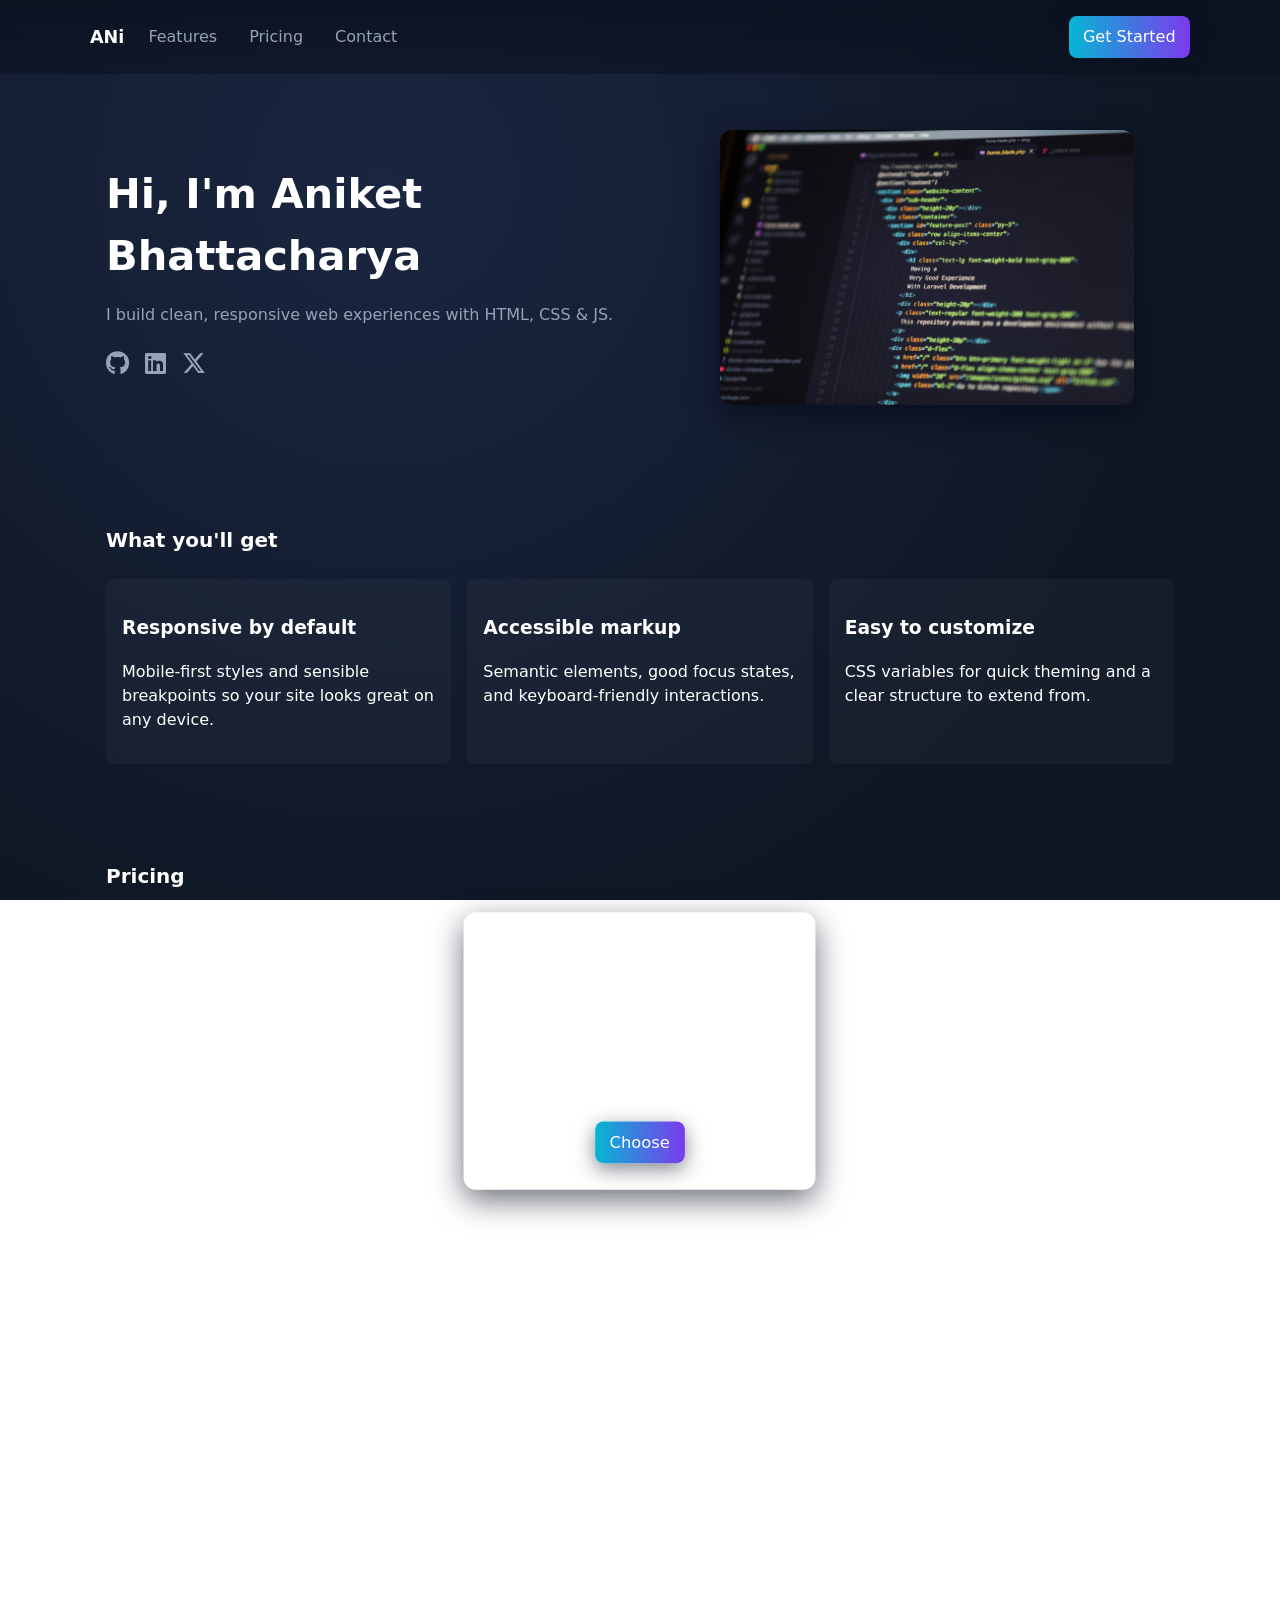
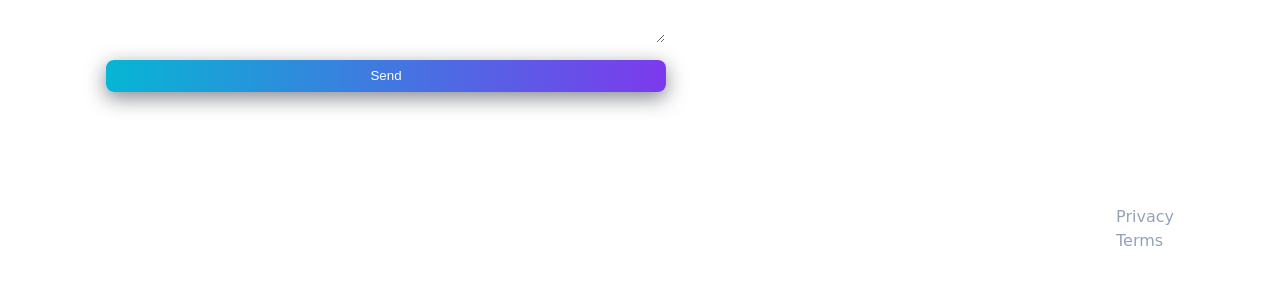
==== index.html @ 572a37d6 "Initial commit" ====
<!-- index.html -->
<!doctype html>
<html lang="en">
  <head>
    <meta charset="utf-8" />
    <meta name="viewport" content="width=device-width, initial-scale=1" />
    <title>Simple Landing</title>
    <meta name="description" content="Simple responsive landing page: hero, features, CTA." />
    <link rel="stylesheet" href="https://cdnjs.cloudflare.com/ajax/libs/font-awesome/6.5.0/css/all.min.css">
    <link rel="stylesheet" href="styles.css">
  </head>
  <body>

    <header class="site-header">
      <div class="container header-inner">
        <a href="#" class="logo">ANi</a>
        <nav class="main-nav" aria-label="Primary">
          <ul>
            <li><a href="#features">Features</a></li>
            <li><a href="#pricing">Pricing</a></li>
            <li><a href="#contact">Contact</a></li>
          </ul>
        </nav>
        <a class="btn btn-primary header-cta" href="#contact">Get Started</a>
        <button class="menu-toggle" aria-expanded="false" aria-controls="mobile-menu">☰</button>
      </div>
    </header>

    <main>
      <section class="hero">
        <div class="container hero-inner">
          <div class="hero-content">
            <h1>Hi, I'm Aniket Bhattacharya</h1>
            <p class="lead">I build clean, responsive web experiences with HTML, CSS & JS.</p>

            <div class="socials">
              <a href="https://github.com/yourusername" target="_blank">
                <i class="fa-brands fa-github"></i>
              </a>
              <a href="https://linkedin.com/in/yourusername" target="_blank">
                <i class="fa-brands fa-linkedin"></i>
              </a>
              <a href="https://twitter.com/yourusername" target="_blank">
                <i class="fa-brands fa-x-twitter"></i>
              </a>
            </div>

          </div>

          <figure class="hero-media">
            <img src="./hero.img" alt="Developer workspace" width="500px" height="400px">
          </figure>
        </div>
      </section>


      <section id="features" class="features">
        <div class="container">
          <h2 class="section-title">What you'll get</h2>
          <div class="features-grid">
            <article class="feature">
              <h3>Responsive by default</h3>
              <p>Mobile-first styles and sensible breakpoints so your site looks great on any device.</p>
            </article>
            <article class="feature">
              <h3>Accessible markup</h3>
              <p>Semantic elements, good focus states, and keyboard-friendly interactions.</p>
            </article>
            <article class="feature">
              <h3>Easy to customize</h3>
              <p>CSS variables for quick theming and a clear structure to extend from.</p>
            </article>
          </div>
        </div>
      </section>

      <section id="pricing" class="pricing">
        <div class="container">
          <h2 class="section-title">Pricing</h2>
          <div class="pricing-cards">
            <div class="card">
              <h3>Starter</h3>
              <p class="price">Free</p>
              <ul>
                <li>Single page</li>
                <li>Basic support</li>
              </ul>
              <a class="btn btn-ghost" href="#contact">Choose</a>
            </div>
            <div class="card featured">
              <h3>Pro</h3>
              <p class="price">$12/mo</p>
              <ul>
                <li>Custom domains</li>
                <li>Email support</li>
              </ul>
              <a class="btn btn-primary" href="#contact">Choose</a>
            </div>
            <div class="card">
              <h3>Enterprise</h3>
              <p class="price">Contact</p>
              <ul>
                <li>Team seats</li>
                <li>Priority support</li>
              </ul>
              <a class="btn btn-ghost" href="#contact">Contact</a>
            </div>
          </div>
        </div>
      </section>

      <section id="contact" class="contact">
        <div class="container">
          <h2 class="section-title">Get in touch</h2>
          <form class="contact-form" action="#" method="post" novalidate>
            <label for="name">Name</label>
            <input id="name" name="name" type="text" required>

            <label for="email">Email</label>
            <input id="email" name="email" type="email" required>

            <label for="message">Message</label>
            <textarea id="message" name="message" rows="4"></textarea>

            <button class="btn btn-primary" type="submit">Send</button>
          </form>
        </div>
      </section>
    </main>

    <footer class="site-footer">
      <div class="container footer-inner">
        <p>© <span id="year">2025</span> Acme. All rights reserved.</p>
        <nav aria-label="Footer">
          <ul>
            <li><a href="#">Privacy</a></li>
            <li><a href="#">Terms</a></li>
          </ul>
        </nav>
      </div>
    </footer>
  </body>
</html>
---- styles.css ----
/* styles.css */

/* Basic reset */
* {
  box-sizing: border-box;
}

html, body {
  height: 100%;
  margin: 0;
  font-family: system-ui, -apple-system, 'Segoe UI', Roboto, 'Helvetica Neue', Arial;
  min-height: 100%;
  background: radial-gradient(circle at 30% 20%, #1a2540 0%, #0f1724 70%) fixed;
  color: #ffffff;
  -webkit-font-smoothing: antialiased;
  line-height: 1.5;
}

/* Layout utilities */
.container {
  width: 100%;
  max-width: 1100px;
  margin: 0 auto;
  padding: 0 1rem;
}

/* Header */
.site-header {
  position: sticky;
  top: 0;
  z-index: 50;
  background: linear-gradient(180deg, rgba(11,18,32,0.85), rgba(11,18,32,0.6));
  backdrop-filter: blur(6px);
}

.header-inner {
  display: flex;
  align-items: center;
  gap: 1rem;
  padding: 1rem 0;
}

.logo {
  font-weight: 700;
  text-decoration: none;
  color: #ffffff;
  font-size: 1.1rem;
}

.main-nav ul {
  list-style: none;
  margin: 0;
  padding: 0;
  display: flex;
  gap: 1rem;
}

.main-nav a {
  color: #94a3b8;
  text-decoration: none;
  padding: 0.5rem;
}

.header-cta {
  margin-left: auto;
}

.btn {
  display: inline-block;
  padding: 0.55rem 0.9rem;
  border-radius: 8px;
  border: none;
  background: transparent;
  color: #ffffff;
  text-decoration: none;
  cursor: pointer;
}

.btn-primary {
  background: linear-gradient(90deg, #06b6d4, #7c3aed);
  box-shadow: 0 6px 20px rgba(12,17,33,0.5);
}

.btn-primary:hover {
  filter: brightness(1.1);
  transform: translateY(-2px);
  transition: 0.2s ease;
}


.btn-ghost {
  border: 1px solid rgba(255,255,255,0.06);
}

.menu-toggle {
  display: none;
  background: transparent;
  border: 0;
  color: #ffffff;
  font-size: 1.2rem;
}

/* Hero */
.hero {
  padding: 2.5rem 0;
}

.hero-inner {
  display: flex;
  gap: 2.5rem;
  align-items: center;
}

.hero-content {
  max-width: 620px;
}

.hero h1 {
  font-size: 2rem;
  margin: 0 0 1rem;
}

.lead {
  color: #94a3b8;
  margin-bottom: 1.5rem;
}

.hero-media img {
  max-width: 100%;
  height: auto;
  border-radius: 12px;
  box-shadow: 0 10px 30px rgba(2,6,23,0.6);
}

.hero-cta {
  display: flex;
  gap: 1rem;
}

/*social icons*/
.socials {
  display: flex;
  gap: 1rem;
  margin-top: 1.2rem;
}

.socials i {
  font-size: 1.5rem;
  color: #94a3b8;
  transition: transform 0.2s ease, color 0.2s ease;
}

.socials i:hover {
  transform: scale(1.2);
  color: #06b6d4;
}
/*social icons end*/

/* Features */
.features {
  padding: 2.5rem 0;
}

.section-title {
  font-size: 1.25rem;
  margin-bottom: 1.5rem;
}

.features-grid {
  display: grid;
  grid-template-columns: 1fr;
  gap: 1rem;
}

.feature {
  background: rgba(255,255,255,0.03);
  padding: 1rem;
  border-radius: 8px;
}

/* Pricing */
.pricing {
  padding: 2.5rem 0;
}

.pricing-cards {
  display: grid;
  grid-template-columns: 1fr;
  gap: 1rem;
}

.card {
  background: linear-gradient(180deg, rgba(255,255,255,0.02), rgba(255,255,255,0.01));
  padding: 1.5rem;
  border-radius: 12px;
  text-align: center;
}

.card.featured {
  transform: scale(1.02);
  box-shadow: 0 10px 30px rgba(12,17,33,0.6);
}

.price {
  font-weight: 700;
  font-size: 1.25rem;
}

/* Contact */
.contact {
  padding: 2.5rem 0;
}

.contact-form {
  display: grid;
  gap: 1rem;
  max-width: 560px;
}

input, textarea {
  background: rgba(255,255,255,0.03);
  border: 1px solid rgba(255,255,255,0.04);
  padding: 0.6rem;
  border-radius: 8px;
  color: #ffffff;
}

input:focus, textarea:focus {
  outline: none;
  box-shadow: 0 0 0 4px rgba(6,182,212,0.06);
  border-color: #06b6d4;
}

/* Footer */
.site-footer {
  border-top: 1px solid rgba(255,255,255,0.03);
  padding: 1rem 0;
  margin-top: 2.5rem;
}

.footer-inner {
  display: flex;
  align-items: center;
  gap: 1rem;
  justify-content: space-between;
}

.site-footer a {
  color: #94a3b8;
  text-decoration: none;
}

/* Responsive */
@media (min-width: 760px) {
  .menu-toggle {
    display: none;
  }

  .main-nav {
    display: block;
  }

  .hero-inner {
    flex-direction: row;
    align-items: center;
  }

  .hero h1 {
    font-size: 2.6rem;
  }

  .features-grid {
    grid-template-columns: repeat(3, 1fr);
  }

  .pricing-cards {
    grid-template-columns: repeat(3, 1fr);
  }
}

@media (max-width: 759px) {
  .main-nav {
    display: none;
  }

  .menu-toggle {
    display: block;
    margin-left: auto;
  }

  .main-nav.open {
    display: block;
    position: absolute;
    left: 0;
    right: 0;
    top: 64px;
    background: linear-gradient(180deg, rgba(11,18,32,0.98), rgba(11,18,32,0.98));
    padding: 1rem;
  }

  .header-cta {
    display: none;
  }
}

.hidden {
  display: none;
}
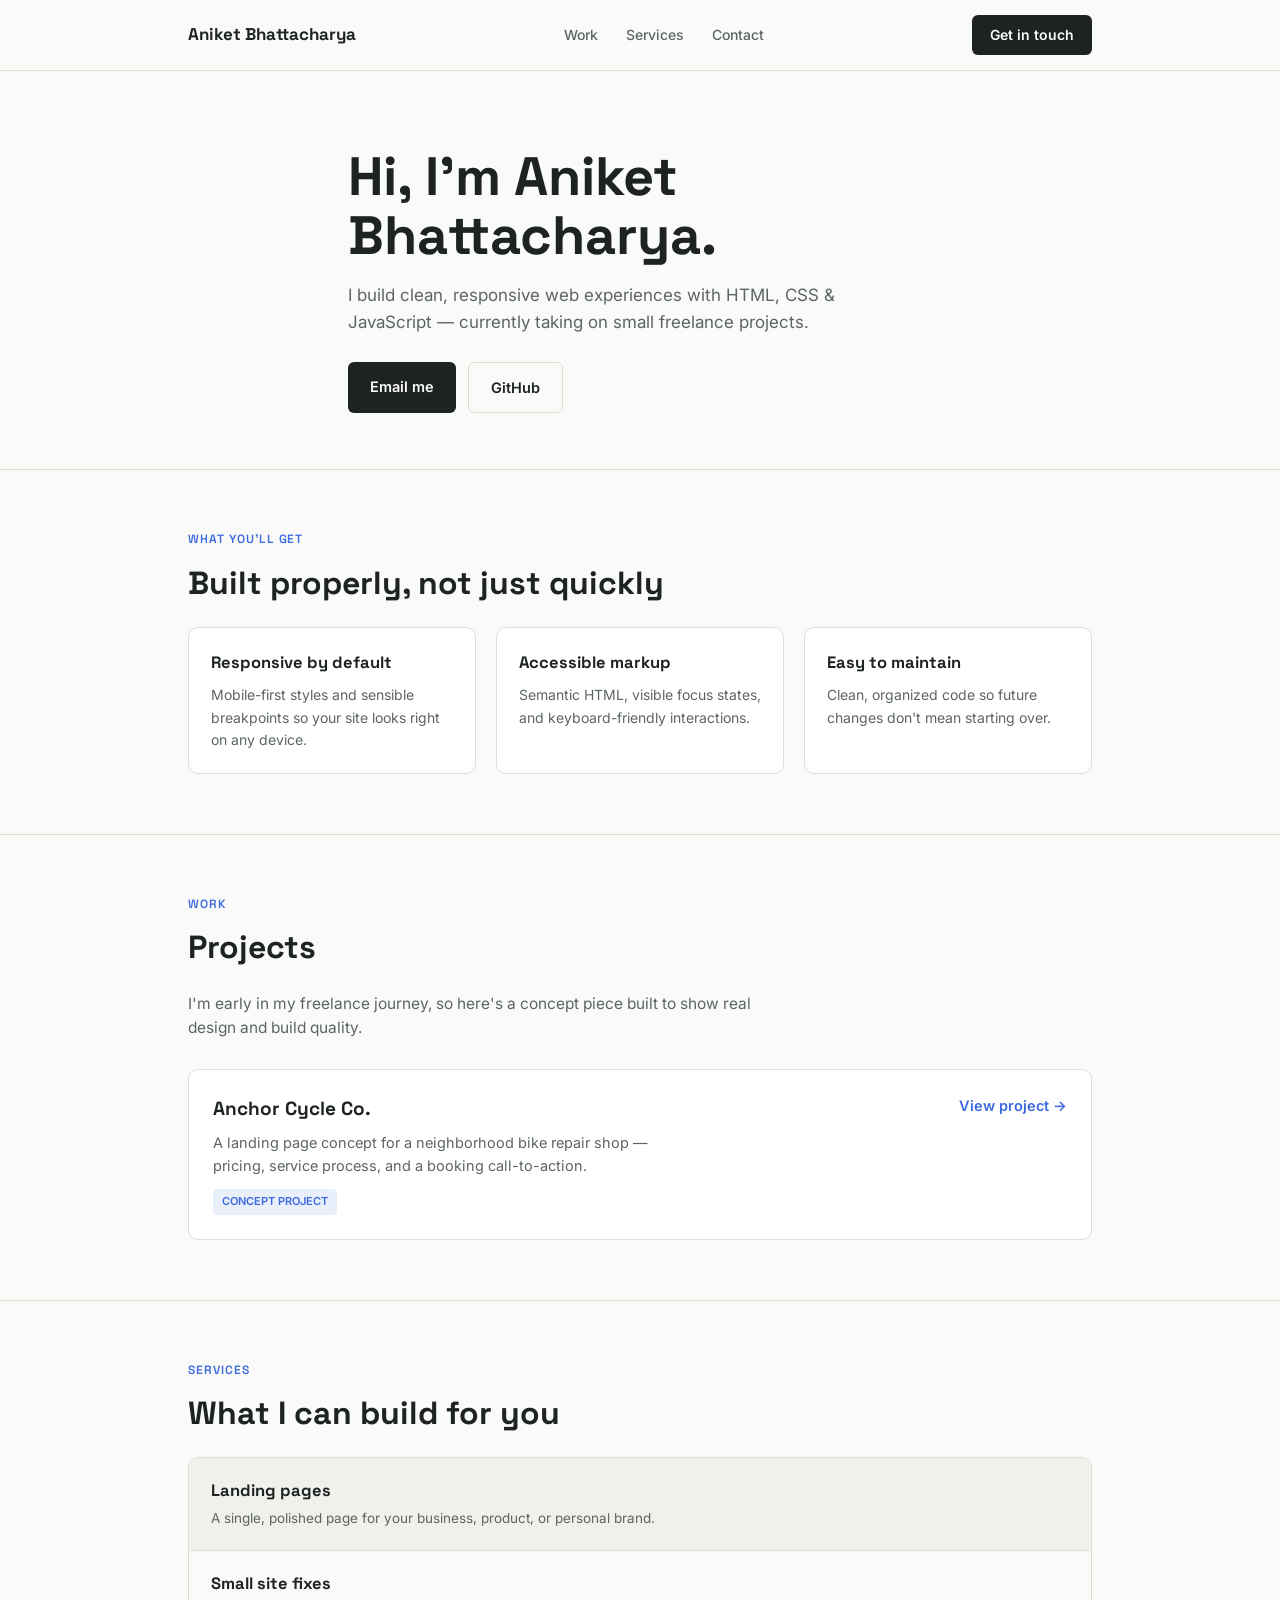
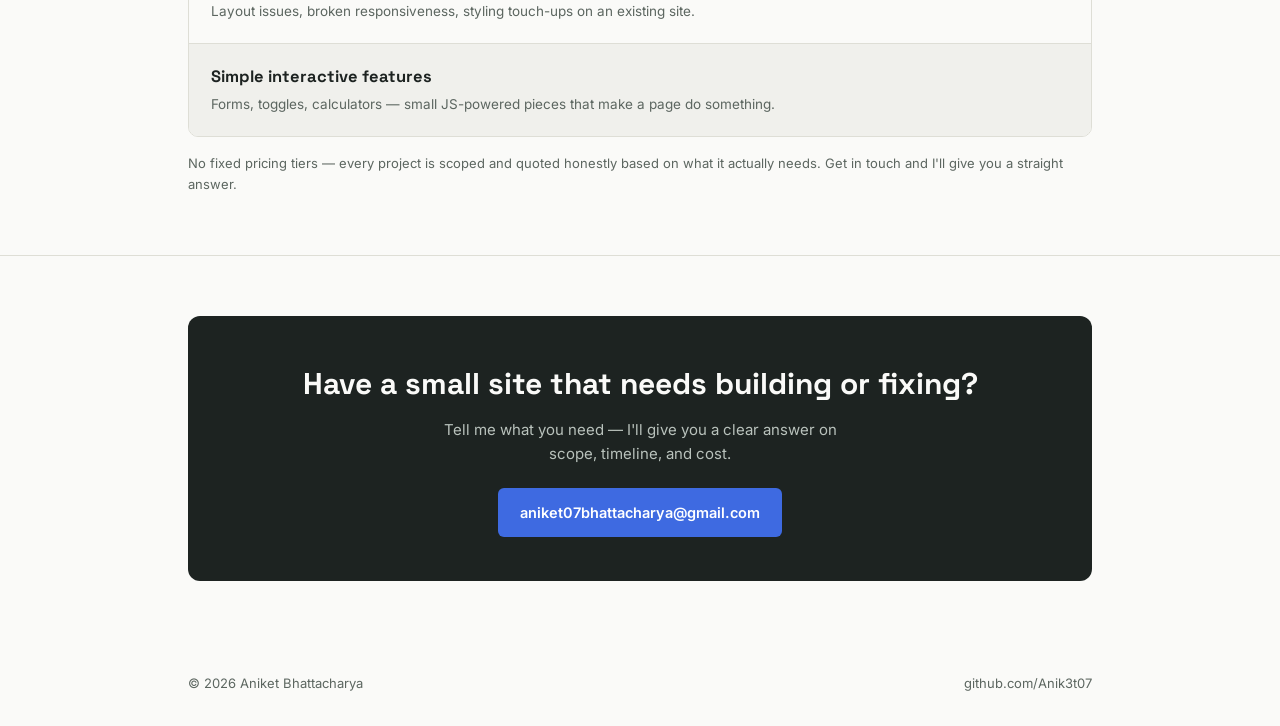
==== commit 0167c3e4: "Refactor index.html for improved layout and styles Updated the HTML structure and styles for a perso" ====
--- a/index.html
+++ b/index.html
@@ -1,145 +1,206 @@
 <!-- index.html -->
-<!doctype html>
+<!DOCTYPE html>
 <html lang="en">
-  <head>
-    <meta charset="utf-8" />
-    <meta name="viewport" content="width=device-width, initial-scale=1" />
-    <title>Simple Landing</title>
-    <meta name="description" content="Simple responsive landing page: hero, features, CTA." />
-    <link rel="stylesheet" href="https://cdnjs.cloudflare.com/ajax/libs/font-awesome/6.5.0/css/all.min.css">
-    <link rel="stylesheet" href="styles.css">
-  </head>
-  <body>
-
-    <header class="site-header">
-      <div class="container header-inner">
-        <a href="#" class="logo">ANi</a>
-        <nav class="main-nav" aria-label="Primary">
-          <ul>
-            <li><a href="#features">Features</a></li>
-            <li><a href="#pricing">Pricing</a></li>
-            <li><a href="#contact">Contact</a></li>
-          </ul>
-        </nav>
-        <a class="btn btn-primary header-cta" href="#contact">Get Started</a>
-        <button class="menu-toggle" aria-expanded="false" aria-controls="mobile-menu">☰</button>
-      </div>
-    </header>
-
-    <main>
-      <section class="hero">
-        <div class="container hero-inner">
-          <div class="hero-content">
-            <h1>Hi, I'm Aniket Bhattacharya</h1>
-            <p class="lead">I build clean, responsive web experiences with HTML, CSS & JS.</p>
-
-            <div class="socials">
-              <a href="https://github.com/yourusername" target="_blank">
-                <i class="fa-brands fa-github"></i>
-              </a>
-              <a href="https://linkedin.com/in/yourusername" target="_blank">
-                <i class="fa-brands fa-linkedin"></i>
-              </a>
-              <a href="https://twitter.com/yourusername" target="_blank">
-                <i class="fa-brands fa-x-twitter"></i>
-              </a>
-            </div>
-
-          </div>
-
-          <figure class="hero-media">
-            <img src="./hero.img" alt="Developer workspace" width="500px" height="400px">
-          </figure>
-        </div>
-      </section>
-
-
-      <section id="features" class="features">
-        <div class="container">
-          <h2 class="section-title">What you'll get</h2>
-          <div class="features-grid">
-            <article class="feature">
-              <h3>Responsive by default</h3>
-              <p>Mobile-first styles and sensible breakpoints so your site looks great on any device.</p>
-            </article>
-            <article class="feature">
-              <h3>Accessible markup</h3>
-              <p>Semantic elements, good focus states, and keyboard-friendly interactions.</p>
-            </article>
-            <article class="feature">
-              <h3>Easy to customize</h3>
-              <p>CSS variables for quick theming and a clear structure to extend from.</p>
-            </article>
-          </div>
-        </div>
-      </section>
-
-      <section id="pricing" class="pricing">
-        <div class="container">
-          <h2 class="section-title">Pricing</h2>
-          <div class="pricing-cards">
-            <div class="card">
-              <h3>Starter</h3>
-              <p class="price">Free</p>
-              <ul>
-                <li>Single page</li>
-                <li>Basic support</li>
-              </ul>
-              <a class="btn btn-ghost" href="#contact">Choose</a>
-            </div>
-            <div class="card featured">
-              <h3>Pro</h3>
-              <p class="price">$12/mo</p>
-              <ul>
-                <li>Custom domains</li>
-                <li>Email support</li>
-              </ul>
-              <a class="btn btn-primary" href="#contact">Choose</a>
-            </div>
-            <div class="card">
-              <h3>Enterprise</h3>
-              <p class="price">Contact</p>
-              <ul>
-                <li>Team seats</li>
-                <li>Priority support</li>
-              </ul>
-              <a class="btn btn-ghost" href="#contact">Contact</a>
-            </div>
-          </div>
-        </div>
-      </section>
-
-      <section id="contact" class="contact">
-        <div class="container">
-          <h2 class="section-title">Get in touch</h2>
-          <form class="contact-form" action="#" method="post" novalidate>
-            <label for="name">Name</label>
-            <input id="name" name="name" type="text" required>
-
-            <label for="email">Email</label>
-            <input id="email" name="email" type="email" required>
-
-            <label for="message">Message</label>
-            <textarea id="message" name="message" rows="4"></textarea>
-
-            <button class="btn btn-primary" type="submit">Send</button>
-          </form>
-        </div>
-      </section>
-    </main>
-
-    <footer class="site-footer">
-      <div class="container footer-inner">
-        <p>© <span id="year">2025</span> Acme. All rights reserved.</p>
-        <nav aria-label="Footer">
-          <ul>
-            <li><a href="#">Privacy</a></li>
-            <li><a href="#">Terms</a></li>
-          </ul>
-        </nav>
-      </div>
-    </footer>
-  </body>
+<head>
+<meta charset="UTF-8">
+<meta name="viewport" content="width=device-width, initial-scale=1.0">
+<title>Aniket Bhattacharya — Web Developer</title>
+<meta name="description" content="Aniket Bhattacharya — freelance web developer building clean, responsive sites with HTML, CSS & JS.">
+<link rel="preconnect" href="https://fonts.googleapis.com">
+<link href="https://fonts.googleapis.com/css2?family=Space+Grotesk:wght@500;600;700&family=Inter:wght@400;500;600&display=swap" rel="stylesheet">
+<style>
+  :root{
+    --bg:#FAFAF8;
+    --bg-dim:#F0F0EC;
+    --ink:#1D2321;
+    --accent:#3E6AE1;
+    --accent-dim:#EAEFFC;
+    --line:#DEDED6;
+    --muted:#5C6660;
+  }
+  *{margin:0;padding:0;box-sizing:border-box;}
+  html{scroll-behavior:smooth;}
+  body{background:var(--bg); color:var(--ink); font-family:'Inter',sans-serif; line-height:1.6;}
+  .display{font-family:'Space Grotesk',sans-serif;}
+  a{color:inherit;}
+  a:focus-visible, button:focus-visible{outline:3px solid var(--accent); outline-offset:3px;}
+  @media (prefers-reduced-motion: reduce){ *{animation:none !important; transition:none !important;} }
+  .wrap{max-width:960px; margin:0 auto; padding:0 28px;}
+  img{max-width:100%; display:block;}
+
+  nav{position:sticky; top:0; z-index:50; background:var(--bg); border-bottom:1px solid var(--line);}
+  nav .wrap{display:flex; align-items:center; justify-content:space-between; height:70px;}
+  .brand{font-family:'Space Grotesk',sans-serif; font-weight:700; font-size:17px;}
+  .navlinks{display:flex; gap:28px; font-size:14px; font-weight:500;}
+  .navlinks a{text-decoration:none; color:var(--muted);}
+  .navlinks a:hover{color:var(--ink);}
+  .nav-cta{background:var(--ink); color:var(--bg); text-decoration:none; padding:9px 18px; border-radius:6px; font-size:14px; font-weight:600;}
+  .nav-cta:hover{background:var(--accent);}
+  @media (max-width:640px){ .navlinks{display:none;} }
+
+  .hero{padding:76px 0 56px;}
+  .hero-grid{max-width:640px;}
+  .hero h1{font-size:clamp(36px,5.5vw,54px); line-height:1.1; margin-bottom:16px;}
+  .hero p.sub{font-size:17px; color:var(--muted); max-width:46ch; margin-bottom:26px;}
+  .hero-links{display:flex; gap:12px; flex-wrap:wrap;}
+  .btn-primary{background:var(--ink); color:var(--bg); text-decoration:none; padding:13px 22px; border-radius:6px; font-weight:600; font-size:14.5px; display:inline-block;}
+  .btn-primary:hover{background:var(--accent);}
+  .btn-secondary{text-decoration:none; padding:13px 22px; border-radius:6px; font-weight:600; font-size:14.5px; border:1px solid var(--line); display:inline-block;}
+  .btn-secondary:hover{background:var(--bg-dim);}
+  .hero-photo{border-radius:10px; overflow:hidden; border:1px solid var(--line);}
+
+  .section{padding:60px 0; border-top:1px solid var(--line);}
+  .section-label{font-family:'Space Grotesk',sans-serif; font-size:12px; letter-spacing:0.08em; text-transform:uppercase; color:var(--accent); margin-bottom:8px; font-weight:600;}
+  .section h2{font-family:'Space Grotesk',sans-serif; font-size:clamp(24px,3.5vw,32px); margin-bottom:18px;}
+  .section p.lead{color:var(--muted); max-width:60ch; margin-bottom:28px; font-size:15.5px;}
+
+  .feature-grid{display:grid; grid-template-columns:repeat(3,1fr); gap:20px;}
+  @media (max-width:720px){ .feature-grid{grid-template-columns:1fr;} }
+  .feature-card{border:1px solid var(--line); border-radius:10px; padding:22px; background:#fff;}
+  .feature-card h3{font-family:'Space Grotesk',sans-serif; font-size:16.5px; margin-bottom:8px;}
+  .feature-card p{font-size:14px; color:var(--muted);}
+
+  .service-list{border:1px solid var(--line); border-radius:10px; overflow:hidden;}
+  .service-row{padding:20px 22px; border-bottom:1px solid var(--line); display:flex; justify-content:space-between; align-items:center; gap:16px; flex-wrap:wrap;}
+  .service-row:last-child{border-bottom:none;}
+  .service-row:nth-child(odd){background:var(--bg-dim);}
+  .service-row h3{font-family:'Space Grotesk',sans-serif; font-size:16.5px; margin-bottom:4px;}
+  .service-row p{font-size:13.5px; color:var(--muted);}
+  .service-note{font-size:13px; color:var(--muted); margin-top:16px;}
+
+  .project-card{border:1px solid var(--line); border-radius:10px; overflow:hidden; background:#fff;}
+  .project-top{padding:24px; display:flex; justify-content:space-between; gap:16px; flex-wrap:wrap; align-items:flex-start;}
+  .project-top h3{font-family:'Space Grotesk',sans-serif; font-size:19px; margin-bottom:6px;}
+  .project-top p{color:var(--muted); font-size:14.5px; max-width:50ch;}
+  .project-link{text-decoration:none; color:var(--accent); font-weight:600; font-size:14.5px; white-space:nowrap;}
+  .project-link:hover{text-decoration:underline;}
+  .project-tag{display:inline-block; font-size:11px; background:var(--accent-dim); color:var(--accent); padding:4px 9px; border-radius:4px; margin-top:12px; font-weight:600;}
+
+  .contact-box{background:var(--ink); color:var(--bg); border-radius:12px; padding:44px 32px; text-align:center;}
+  .contact-box h2{font-family:'Space Grotesk',sans-serif; font-size:clamp(24px,3.5vw,30px); margin-bottom:10px;}
+  .contact-box p{color:#B9C2BC; max-width:48ch; margin:0 auto 22px; font-size:15px;}
+  .contact-box .btn-primary{background:var(--accent); color:#fff;}
+  .contact-box .btn-primary:hover{background:#5580f0;}
+
+  footer{padding:32px 0;}
+  footer .wrap{display:flex; justify-content:space-between; align-items:center; flex-wrap:wrap; gap:10px; font-size:13px; color:var(--muted);}
+  footer a{text-decoration:none;}
+  footer a:hover{color:var(--ink);}
+</style>
+</head>
+<body>
+
+<nav>
+  <div class="wrap">
+    <div class="brand">Aniket Bhattacharya</div>
+    <div class="navlinks">
+      <a href="#work">Work</a>
+      <a href="#services">Services</a>
+      <a href="#contact">Contact</a>
+    </div>
+    <a href="mailto:aniket07bhattacharya@gmail.com" class="nav-cta">Get in touch</a>
+  </div>
+</nav>
+
+<section class="hero">
+  <div class="wrap hero-grid">
+    <div>
+      <h1 class="display">Hi, I'm Aniket Bhattacharya.</h1>
+      <p class="sub">I build clean, responsive web experiences with HTML, CSS &amp; JavaScript — currently taking on small freelance projects.</p>
+      <div class="hero-links">
+        <a href="mailto:aniket07bhattacharya@gmail.com" class="btn-primary">Email me</a>
+        <a href="https://github.com/Anik3t07" class="btn-secondary">GitHub</a>
+      </div>
+    </div>
+  </div>
+</section>
+
+<section class="section" id="about">
+  <div class="wrap">
+    <div class="section-label">What you'll get</div>
+    <h2>Built properly, not just quickly</h2>
+    <div class="feature-grid">
+      <div class="feature-card">
+        <h3>Responsive by default</h3>
+        <p>Mobile-first styles and sensible breakpoints so your site looks right on any device.</p>
+      </div>
+      <div class="feature-card">
+        <h3>Accessible markup</h3>
+        <p>Semantic HTML, visible focus states, and keyboard-friendly interactions.</p>
+      </div>
+      <div class="feature-card">
+        <h3>Easy to maintain</h3>
+        <p>Clean, organized code so future changes don't mean starting over.</p>
+      </div>
+    </div>
+  </div>
+</section>
+
+<section class="section" id="work">
+  <div class="wrap">
+    <div class="section-label">Work</div>
+    <h2>Projects</h2>
+    <p class="lead">I'm early in my freelance journey, so here's a concept piece built to show real design and build quality.</p>
+    <div class="project-card">
+      <div class="project-top">
+        <div>
+          <h3>Anchor Cycle Co.</h3>
+          <p>A landing page concept for a neighborhood bike repair shop — pricing, service process, and a booking call-to-action.</p>
+          <span class="project-tag">CONCEPT PROJECT</span>
+        </div>
+        <a href="./anchor-cycle.html" class="project-link">View project →</a>
+      </div>
+    </div>
+  </div>
+</section>
+
+<section class="section" id="services">
+  <div class="wrap">
+    <div class="section-label">Services</div>
+    <h2>What I can build for you</h2>
+    <div class="service-list">
+      <div class="service-row">
+        <div>
+          <h3>Landing pages</h3>
+          <p>A single, polished page for your business, product, or personal brand.</p>
+        </div>
+      </div>
+      <div class="service-row">
+        <div>
+          <h3>Small site fixes</h3>
+          <p>Layout issues, broken responsiveness, styling touch-ups on an existing site.</p>
+        </div>
+      </div>
+      <div class="service-row">
+        <div>
+          <h3>Simple interactive features</h3>
+          <p>Forms, toggles, calculators — small JS-powered pieces that make a page do something.</p>
+        </div>
+      </div>
+    </div>
+    <p class="service-note">No fixed pricing tiers — every project is scoped and quoted honestly based on what it actually needs. Get in touch and I'll give you a straight answer.</p>
+  </div>
+</section>
+
+<section class="section" id="contact">
+  <div class="wrap">
+    <div class="contact-box">
+      <h2 class="display">Have a small site that needs building or fixing?</h2>
+      <p>Tell me what you need — I'll give you a clear answer on scope, timeline, and cost.</p>
+      <a href="mailto:aniket07bhattacharya@gmail.com" class="btn-primary">aniket07bhattacharya@gmail.com</a>
+    </div>
+  </div>
+</section>
+
+<footer>
+  <div class="wrap">
+    <span>© 2026 Aniket Bhattacharya</span>
+    <a href="https://github.com/Anik3t07">github.com/Anik3t07</a>
+  </div>
+</footer>
+
+</body>
 </html>
 
 
+
